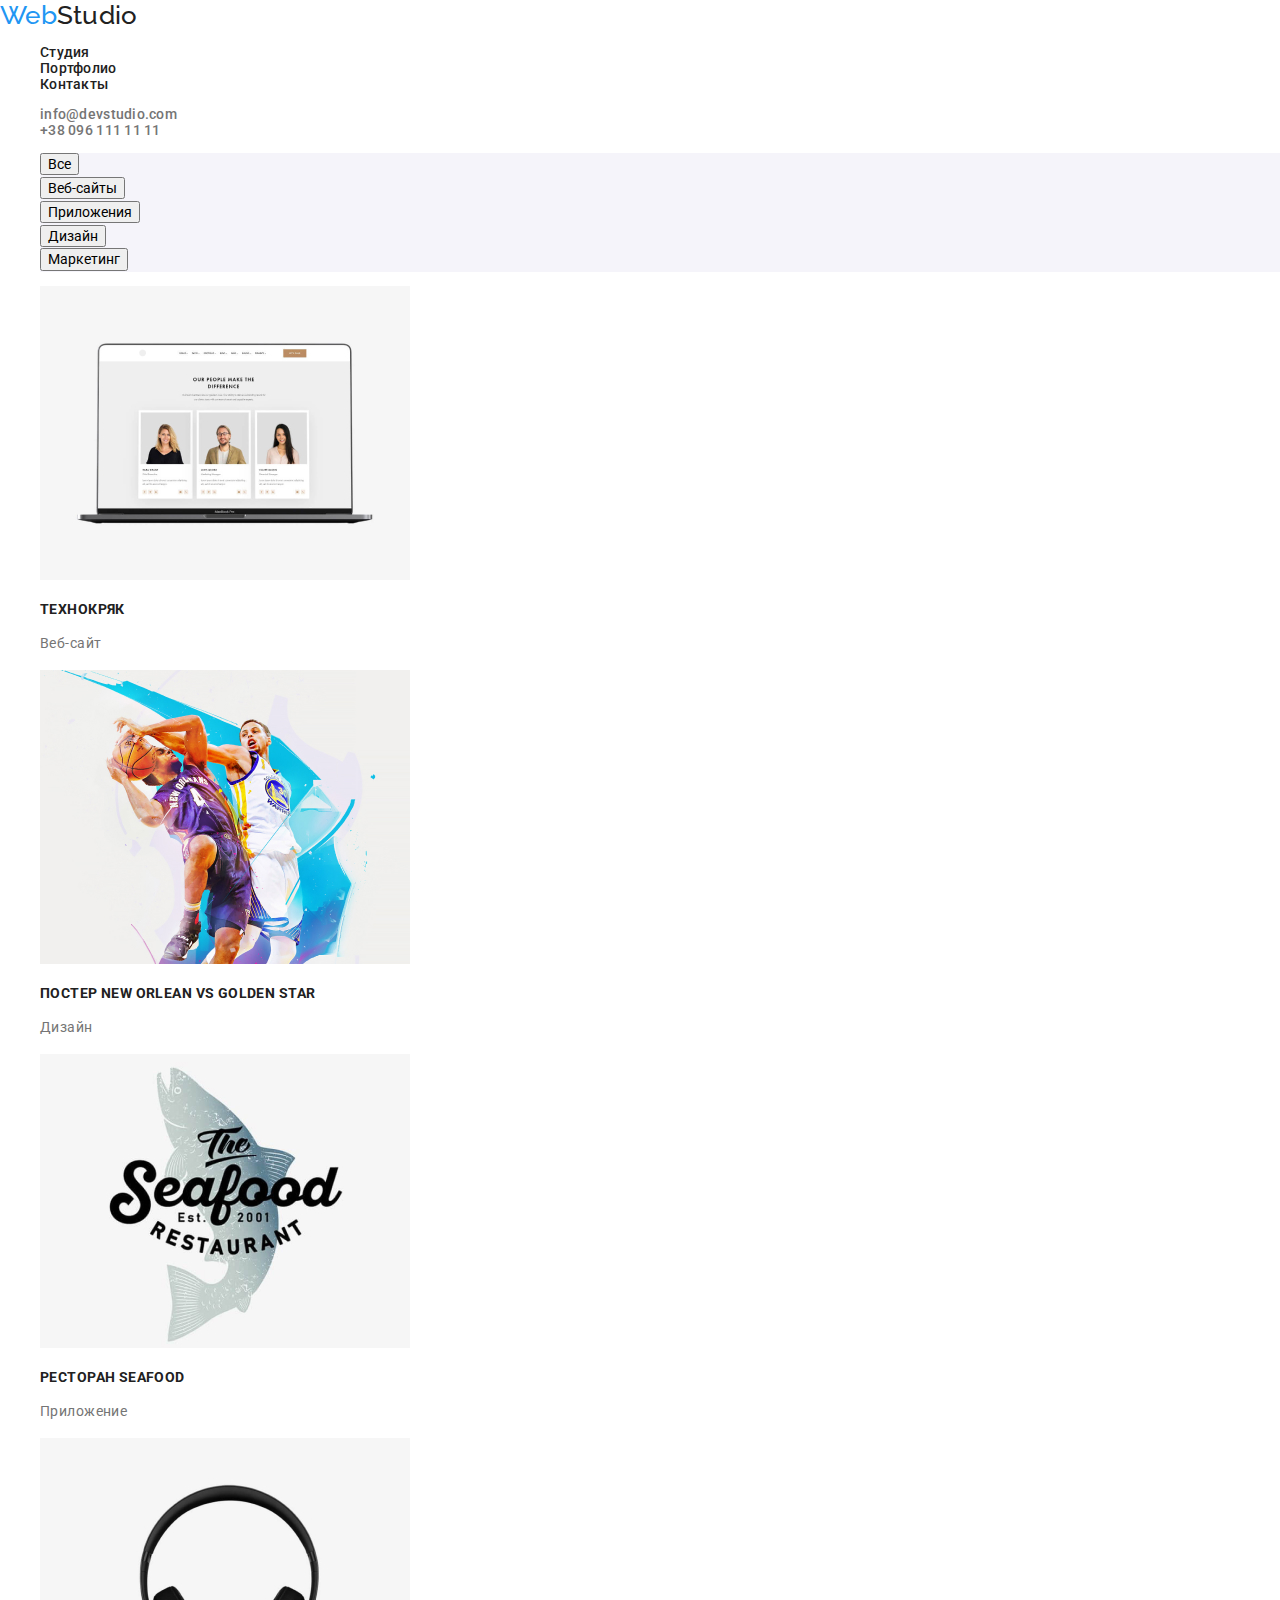
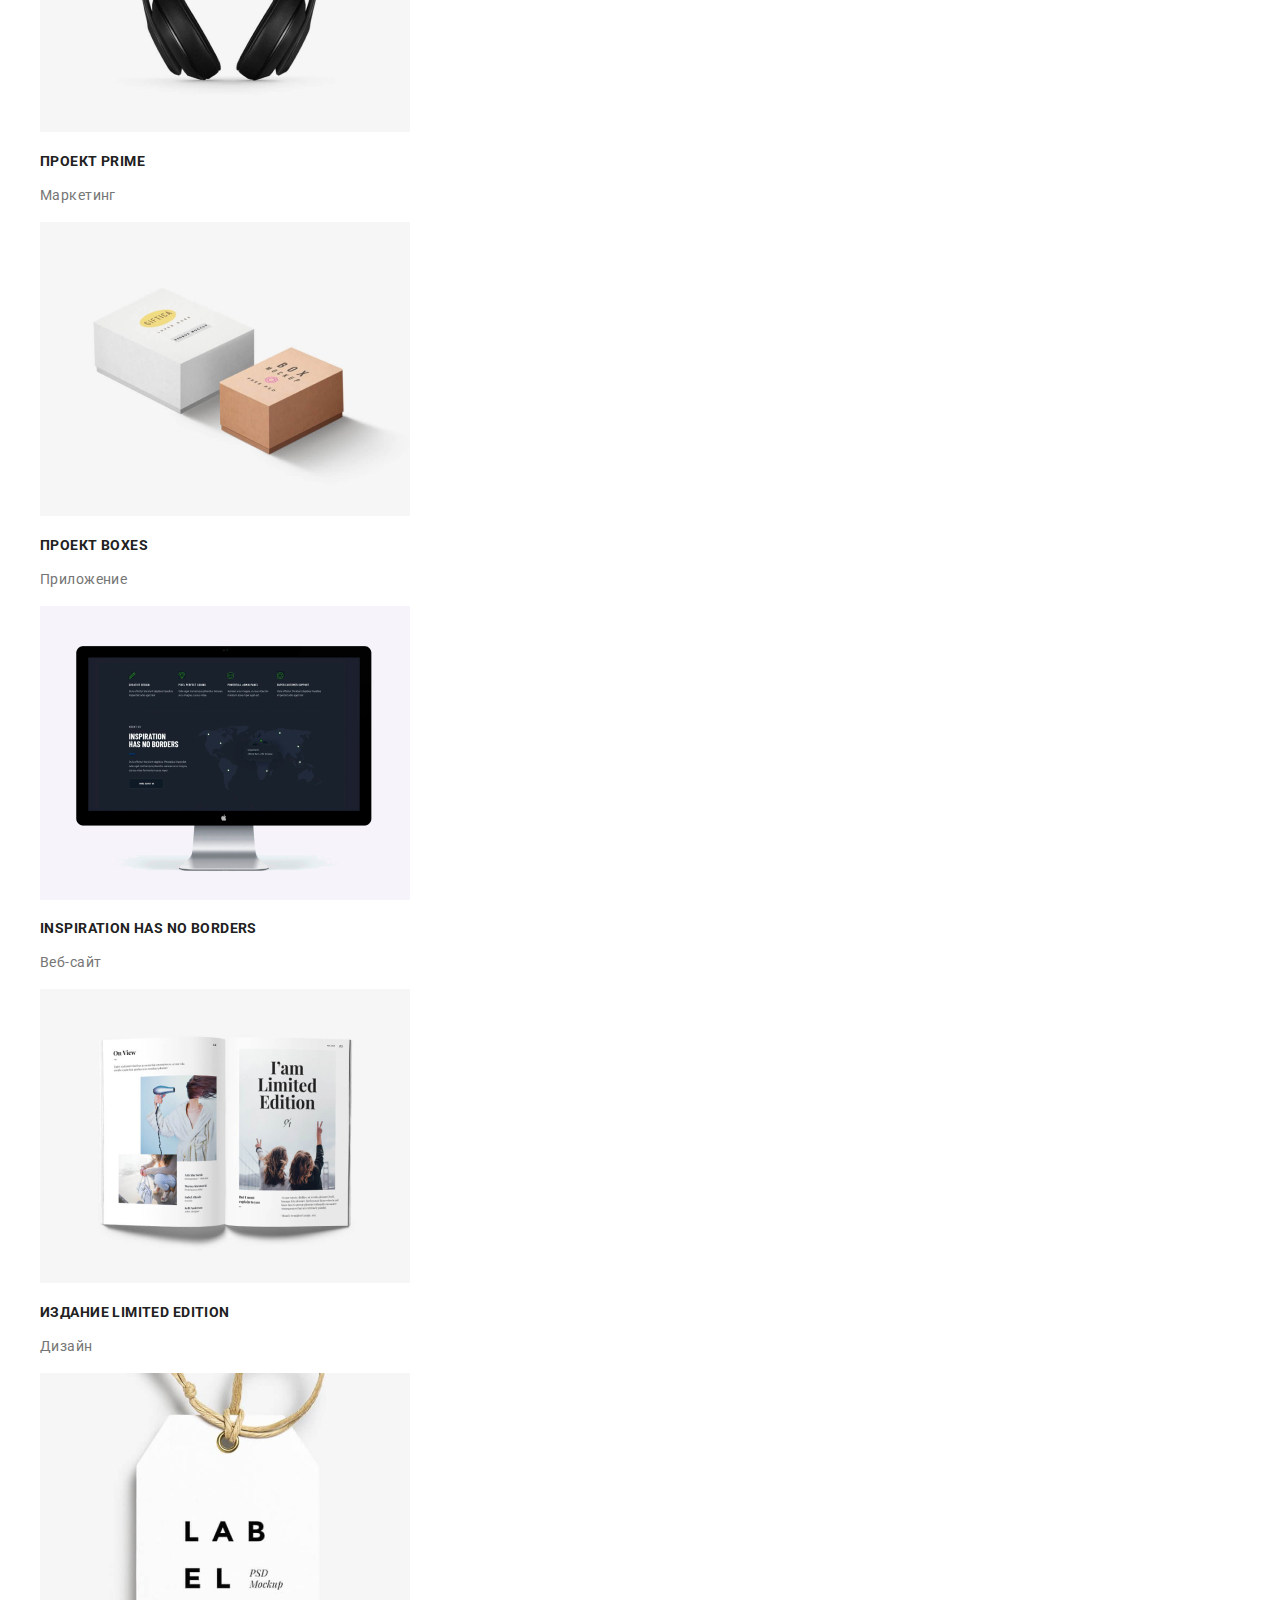
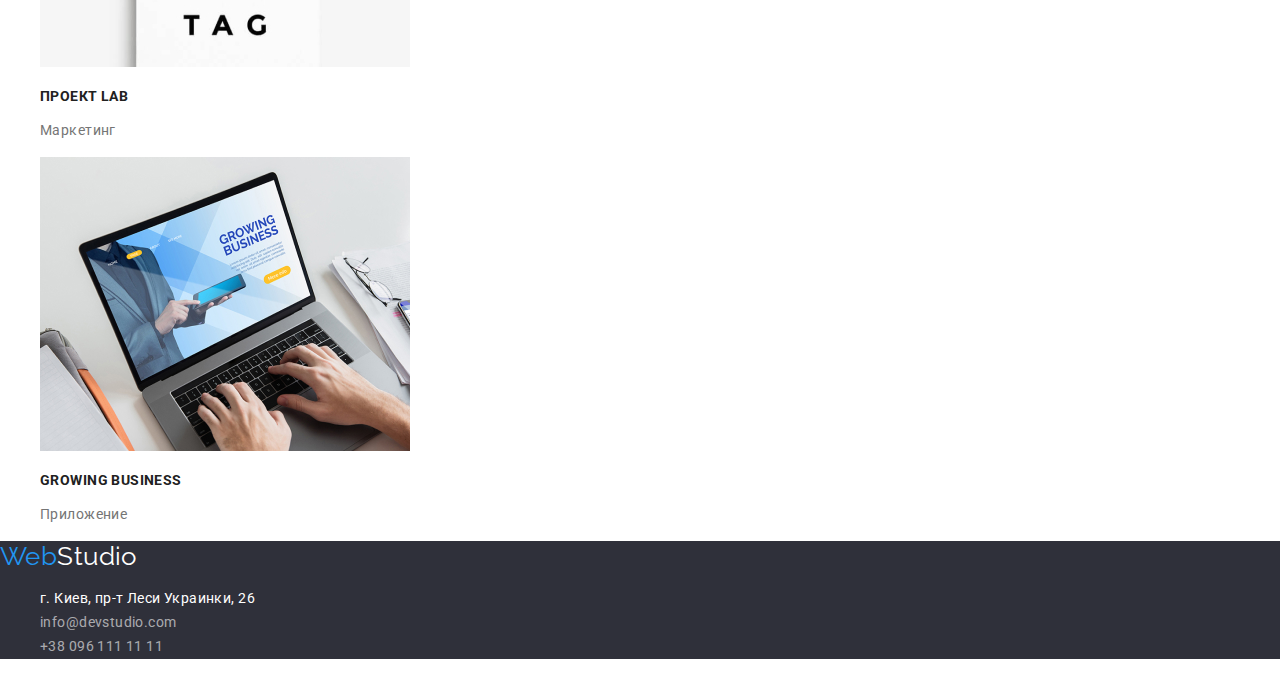
==== other/portfolio.html @ aca5fd20 "full" ====
<!DOCTYPE html>
<html lang="ru">
  <head>
    <meta charset="UTF-8" />
    <meta http-equiv="X-UA-Compatible" content="IE=edge" />
    <meta name="viewport" content="width=device-width, initial-scale=1.0" />
    <title>Портфолио</title>
    <link rel="preconnect" href="https://fonts.gstatic.com" />
    <link
      href="https://fonts.googleapis.com/css2?family=Raleway:wght@700&family=Roboto:wght@400;500;700;900&display=swap"
      rel="stylesheet"
    />
    <link
      rel="stylesheet"
      href="https://cdnjs.cloudflare.com/ajax/libs/modern-normalize/1.0.0/modern-normalize.min.css"
    />
    <link rel="stylesheet" href="../css/styles.css" />
  </head>
  <body>
    <header>
      <nav class="nav">
        <a class="link" href="../index.html"
          ><span class="logo-1"> Web</span><span class="logo-2">Studio</span></a
        >
        <ul class="list">
          <li>
            <a class="link" href="../index.html">Студия</a>
          </li>
          <li>
            <a class="link" href="../other/portfolio.html">Портфолио</a>
          </li>
          <li>
            <a class="link" href="">Контакты</a>
          </li>
        </ul>
      </nav>
      <ul class="header-address">
        <li>
          <a class="link" href="mailto:info@devstudio.com"
            >info@devstudio.com</a
          >
        </li>
        <li><a class="link" href="tel:+380961111111">+38 096 111 11 11</a></li>
      </ul>
    </header>
    <main>
      <section>
        <div>
          <ul class="list">
            <li class="bg">
              <button class="button" type="button">Все</button>
            </li>
            <li class="bg">
              <button class="button" type="button">Веб-сайты</button>
            </li>
            <li class="bg">
              <button class="button" type="button">Приложения</button>
            </li>
            <li class="bg">
              <button class="button" type="button">Дизайн</button>
            </li>
            <li class="bg">
              <button class="button" type="button">Маркетинг</button>
            </li>
          </ul>
        </div>
        <div>
          <ul class="list">
            <li>
              <img
                src="../images/portfolio/001.jpg"
                alt="Технокряк"
                width="370"
                height="294"
              />
              <h3 class="second-title">Технокряк</h3>
              <p>Веб-сайт</p>
            </li>

            <li>
              <img
                src="../images/portfolio/002.jpg"
                alt="Постер New Orlean vs Golden Star"
                width="370"
                height="294"
              />
              <h3 class="second-title">Постер New Orlean vs Golden Star</h3>
              <p>Дизайн</p>
            </li>
            <li>
              <img
                src="../images/portfolio/003.jpg"
                alt="Ресторан Seafood"
                width="370"
                height="294"
              />
              <h3 class="second-title">Ресторан Seafood</h3>
              <p>Приложение</p>
            </li>
            <li>
              <img
                src="../images/portfolio/004.jpg"
                alt="Проект Prime"
                width="370"
                height="294"
              />
              <h3 class="second-title">Проект Prime</h3>
              <p>Маркетинг</p>
            </li>
            <li>
              <img
                src="../images/portfolio/005.jpg"
                alt="Проект Boxes"
                width="370"
                height="294"
              />
              <h3 class="second-title">Проект Boxes</h3>
              <p>Приложение</p>
            </li>
            <li>
              <img
                src="../images/portfolio/006.jpg"
                alt="Inspiration has no Borders"
                width="370"
                height="294"
              />
              <h3 class="second-title">Inspiration has no Borders</h3>
              <p>Веб-сайт</p>
            </li>
            <li>
              <img
                src="../images/portfolio/007.jpg"
                alt="Издание Limited Edition"
                width="370"
                height="294"
              />
              <h3 class="second-title">Издание Limited Edition</h3>
              <p>Дизайн</p>
            </li>
            <li>
              <img
                src="../images/portfolio/008.jpg"
                alt="Проект LAB"
                width="370"
                height="294"
              />
              <h3 class="second-title">Проект LAB</h3>
              <p>Маркетинг</p>
            </li>
            <li>
              <img
                src="../images/portfolio/009.jpg"
                alt="Growing Business"
                width="370"
                height="294"
              />
              <h3 class="second-title">Growing Business</h3>
              <p>Приложение</p>
            </li>
          </ul>
        </div>
      </section>
    </main>
    <footer class="dark-section">
      <a class="link" href="../index.html"
        ><span class="logo-1"> Web</span><span class="logo-3">Studio</span></a
      >
      <address class="address">
        <ul class="list">
          <li>
            <a
              class="footer-address"
              href="https://goo.gl/maps/pjsuJhzPH65semqA6"
              target="_blank"
              rel="noopener noreferren"
              >г. Киев, пр-т Леси Украинки, 26</a
            >
          </li>
          <li>
            <a class="footer-link" href="mailto:info@devstudio.com"
              >info@devstudio.com</a
            >
          </li>
          <li>
            <a class="footer-link" href="tel:+380961111111"
              >+38 096 111 11 11</a
            >
          </li>
        </ul>
      </address>
    </footer>
  </body>
</html>
---- css/styles.css ----
:root {
  --accent-cl: #2196f3;
  --title-cl: #212121;
  --main-title-cl: #ffffff;
  --main-cl: #757575;
  --other-cl: rgba(255, 255, 255, 0.6);

  --bg-cl: #f5f4fa;
  --dark-bg-cl: #2f303a;

  --mail-font: "Roboto", sans-serif;
  --title-font: "Raleway", sans-serif;
}
body {
  font-family: var(--mail-font);
  font-size: 14px;
  line-height: 1.71;
  letter-spacing: 0.03em;
  color: var(--main-cl);
}
.logo-1 {
  font-family: var(--title-font);
  font-size: 26px;
  line-height: 1.19;
  color: var(--accent-cl);
}
.logo-2 {
  font-family: var(--title-font);
  font-size: 26px;
  line-height: 1.19;
  color: var(--title-cl);
}
.logo-3 {
  font-family: var(--title-font);
  font-size: 26px;
  line-height: 1.19;
  color: var(--main-title-cl);
}
.nav {
  font-weight: 500;
  line-height: 1.14;
  letter-spacing: 0.02em;
  color: var(--title-cl);
}
.header-address {
  font-weight: 500;
  line-height: 1.14;
  letter-spacing: 0.02em;
  list-style: none;
}
.footer-address {
  text-decoration: none;
  color: var(--main-title-cl);
}
.footer-address:hover,
.footer-address:focus {
  color: var(--accent-cl);
}
.link {
  color: inherit;
  text-decoration: none;
}
.link:hover,
.link:focus {
  color: var(--accent-cl);
}
.footer-link {
  font-size: 14px;
  line-height: 1.71;
  color: var(--other-cl);
  text-decoration: none;
}
.footer-link:hover,
.footer-link:focus {
  color: var(--accent-cl);
}

.list {
  list-style: none;
}
.address {
  font-style: inherit;
}
.page-title {
  font-weight: 900;
  font-size: 44px;
  line-height: 1.36;
  text-align: center;
  letter-spacing: 0.06em;
  text-transform: uppercase;
  color: var(--main-title-cl);
}
.section-title {
  font-size: 36px;
  line-height: 1.17;
  text-align: center;
  color: var(--title-cl);
}
.second-title {
  font-size: 14px;
  line-height: 1.14;
  text-transform: uppercase;
  color: var(--title-cl);
}
.bg {
  background-color: var(--bg-cl);
}
.dark-section {
  background-color: var(--dark-bg-cl);
}
.button:focus,
.button:hover {
  cursor: pointer;
  color: var(--bg-cl);
  background-color: var(--accent-cl);
}
.main-button {
  font-weight: bold;
  font-size: 16px;
  line-height: 1.87;
  display: flex;
  align-items: center;
  text-align: center;
  letter-spacing: 0.06em;
  color: var(--main-title-cl);
  background-color: var(--accent-cl);
}
.main-button:hover,
.main-button:focus {
  cursor: pointer;
  color: var(--bg-cl);
  background-color: var(--accent-cl);
}
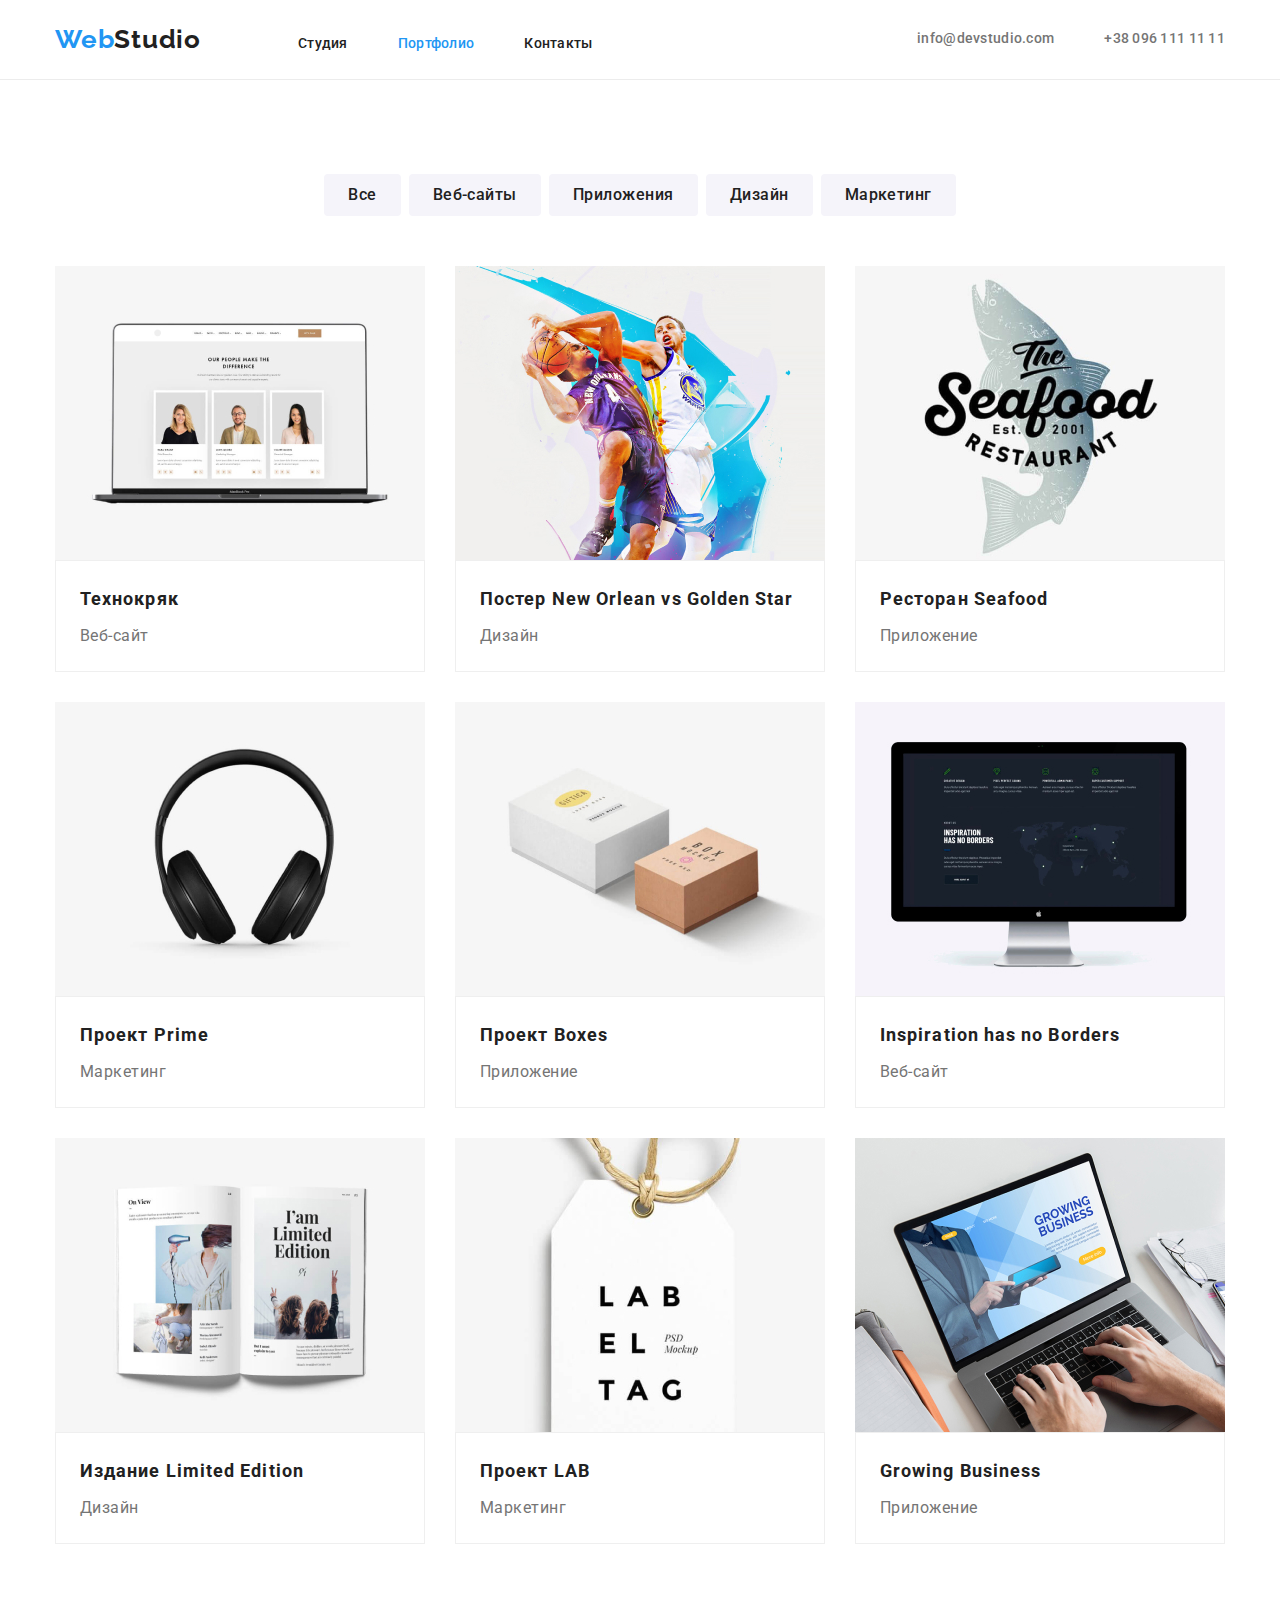
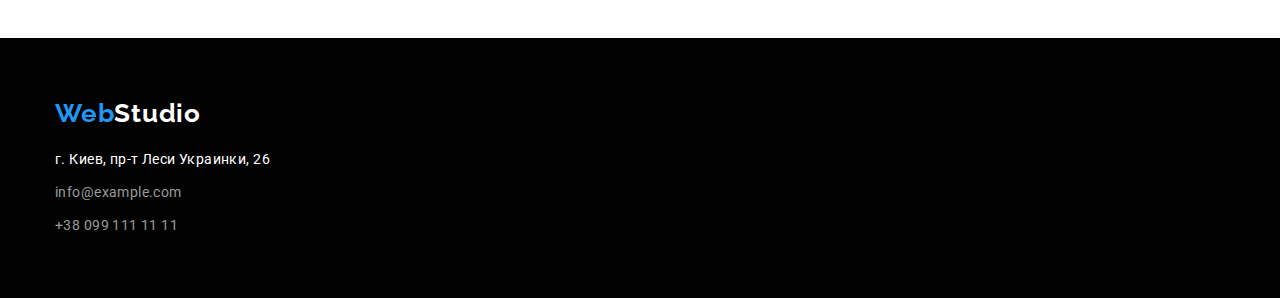
==== commit 52c9e9d6: "new page" ====
--- a/other/portfolio.html
+++ b/other/portfolio.html
@@ -4,7 +4,8 @@
     <meta charset="UTF-8" />
     <meta http-equiv="X-UA-Compatible" content="IE=edge" />
     <meta name="viewport" content="width=device-width, initial-scale=1.0" />
-    <title>Портфолио</title>
+    <title>Portfolio</title>
+
     <link rel="preconnect" href="https://fonts.gstatic.com" />
     <link
       href="https://fonts.googleapis.com/css2?family=Raleway:wght@700&family=Roboto:wght@400;500;700;900&display=swap"
@@ -12,182 +13,219 @@
     />
     <link
       rel="stylesheet"
+      type="text/css"
       href="https://cdnjs.cloudflare.com/ajax/libs/modern-normalize/1.0.0/modern-normalize.min.css"
     />
     <link rel="stylesheet" href="../css/styles.css" />
   </head>
   <body>
-    <header>
-      <nav class="nav">
-        <a class="link" href="../index.html"
-          ><span class="logo-1"> Web</span><span class="logo-2">Studio</span></a
-        >
-        <ul class="list">
-          <li>
-            <a class="link" href="../index.html">Студия</a>
+    <header class="header">
+      <div class="container">
+        <nav>
+          <a class="link logo-header" href="../index.html"
+            ><span class="logo-accent">Web</span>Studio</a
+          >
+          <ul class="header-nav">
+            <li class="list-item">
+              <a class="link" href="../index.html">Студия</a>
+            </li>
+            <li class="list-item">
+              <a class="link current" href="../other/portfolio.html"
+                >Портфолио</a
+              >
+            </li>
+            <li class="list-item"><a class="link" href="">Контакты</a></li>
+          </ul>
+        </nav>
+        <ul class="contacts-header">
+          <li class="list-item">
+            <a class="link" href="mailto:info@devstudio.com"
+              >info@devstudio.com</a
+            >
           </li>
-          <li>
-            <a class="link" href="../other/portfolio.html">Портфолио</a>
-          </li>
-          <li>
-            <a class="link" href="">Контакты</a>
+          <li class="list-item">
+            <a class="link" href="tel:+380961111111">+38 096 111 11 11</a>
           </li>
         </ul>
-      </nav>
-      <ul class="header-address">
-        <li>
-          <a class="link" href="mailto:info@devstudio.com"
-            >info@devstudio.com</a
-          >
-        </li>
-        <li><a class="link" href="tel:+380961111111">+38 096 111 11 11</a></li>
-      </ul>
+      </div>
     </header>
     <main>
-      <section>
-        <div>
-          <ul class="list">
-            <li class="bg">
-              <button class="button" type="button">Все</button>
-            </li>
-            <li class="bg">
-              <button class="button" type="button">Веб-сайты</button>
-            </li>
-            <li class="bg">
-              <button class="button" type="button">Приложения</button>
-            </li>
-            <li class="bg">
-              <button class="button" type="button">Дизайн</button>
-            </li>
-            <li class="bg">
-              <button class="button" type="button">Маркетинг</button>
+      <section class="section">
+        <div class="container">
+          <ul class="studio-works-nav">
+            <li class="list-item">
+              <button class="button-studio-works" type="button">Все</button>
+            </li>
+            <li class="list-item">
+              <button class="button-studio-works" type="button">
+                Веб-сайты
+              </button>
+            </li>
+            <li class="list-item">
+              <button class="button-studio-works" type="button">
+                Приложения
+              </button>
+            </li>
+            <li class="list-item">
+              <button class="button-studio-works" type="button">Дизайн</button>
+            </li>
+            <li class="list-item">
+              <button class="button-studio-works" type="button">
+                Маркетинг
+              </button>
             </li>
           </ul>
-        </div>
-        <div>
-          <ul class="list">
-            <li>
-              <img
-                src="../images/portfolio/001.jpg"
-                alt="Технокряк"
-                width="370"
-                height="294"
-              />
-              <h3 class="second-title">Технокряк</h3>
-              <p>Веб-сайт</p>
-            </li>
-
-            <li>
-              <img
-                src="../images/portfolio/002.jpg"
-                alt="Постер New Orlean vs Golden Star"
-                width="370"
-                height="294"
-              />
-              <h3 class="second-title">Постер New Orlean vs Golden Star</h3>
-              <p>Дизайн</p>
-            </li>
-            <li>
-              <img
-                src="../images/portfolio/003.jpg"
-                alt="Ресторан Seafood"
-                width="370"
-                height="294"
-              />
-              <h3 class="second-title">Ресторан Seafood</h3>
-              <p>Приложение</p>
-            </li>
-            <li>
-              <img
-                src="../images/portfolio/004.jpg"
-                alt="Проект Prime"
-                width="370"
-                height="294"
-              />
-              <h3 class="second-title">Проект Prime</h3>
-              <p>Маркетинг</p>
-            </li>
-            <li>
-              <img
-                src="../images/portfolio/005.jpg"
-                alt="Проект Boxes"
-                width="370"
-                height="294"
-              />
-              <h3 class="second-title">Проект Boxes</h3>
-              <p>Приложение</p>
-            </li>
-            <li>
-              <img
-                src="../images/portfolio/006.jpg"
-                alt="Inspiration has no Borders"
-                width="370"
-                height="294"
-              />
-              <h3 class="second-title">Inspiration has no Borders</h3>
-              <p>Веб-сайт</p>
-            </li>
-            <li>
-              <img
-                src="../images/portfolio/007.jpg"
-                alt="Издание Limited Edition"
-                width="370"
-                height="294"
-              />
-              <h3 class="second-title">Издание Limited Edition</h3>
-              <p>Дизайн</p>
-            </li>
-            <li>
-              <img
-                src="../images/portfolio/008.jpg"
-                alt="Проект LAB"
-                width="370"
-                height="294"
-              />
-              <h3 class="second-title">Проект LAB</h3>
-              <p>Маркетинг</p>
-            </li>
-            <li>
-              <img
-                src="../images/portfolio/009.jpg"
-                alt="Growing Business"
-                width="370"
-                height="294"
-              />
-              <h3 class="second-title">Growing Business</h3>
-              <p>Приложение</p>
+          <h1 class="visually-hidden-heading">Работы студии</h1>
+          <ul class="card-set studio-works">
+            <li class="list-item studio-work-item">
+              <a class="link" href="">
+                <img
+                  src="../images/portfolio/001.jpg"
+                  alt="Страница веб-сайта на ноутбуке"
+                  width="370"
+                  height="294"
+                />
+                <div class="studio-work-item-description">
+                  <h2>Технокряк</h2>
+                  <p>Веб-сайт</p>
+                </div>
+              </a>
+            </li>
+            <li class="list-item studio-work-item">
+              <a class="link" href="">
+                <img
+                  src="../images/portfolio/002.jpg"
+                  alt="Постер с баскетболистами"
+                  width="370"
+                  height="294"
+                />
+                <div class="studio-work-item-description">
+                  <h2>Постер New Orlean vs Golden Star</h2>
+                  <p>Дизайн</p>
+                </div>
+              </a>
+            </li>
+            <li class="list-item studio-work-item">
+              <a class="link" href="">
+                <img
+                  src="../images/portfolio/003.jpg"
+                  alt="Айдентика рыбного ресторана"
+                  width="370"
+                  height="294"
+                />
+                <div class="studio-work-item-description">
+                  <h2>Ресторан Seafood</h2>
+                  <p>Приложение</p>
+                </div>
+              </a>
+            </li>
+            <li class="list-item studio-work-item">
+              <a class="link" href="">
+                <img
+                  src="../images/portfolio/004.jpg"
+                  alt="Изображение наушников"
+                  width="370"
+                  height="294"
+                />
+                <div class="studio-work-item-description">
+                  <h2>Проект Prime</h2>
+                  <p>Маркетинг</p>
+                </div>
+              </a>
+            </li>
+            <li class="list-item studio-work-item">
+              <a class="link" href="">
+                <img
+                  src="../images/portfolio/005.jpg"
+                  alt="Коробки на сером фоне"
+                  width="370"
+                  height="294"
+                />
+                <div class="studio-work-item-description">
+                  <h2>Проект Boxes</h2>
+                  <p>Приложение</p>
+                </div>
+              </a>
+            </li>
+            <li class="list-item studio-work-item">
+              <a class="link" href="">
+                <img
+                  src="../images/portfolio/006.jpg"
+                  alt="Монитор компютера с открытой веб-страницей"
+                  width="370"
+                  height="294"
+                />
+                <div class="studio-work-item-description">
+                  <h2>Inspiration has no Borders</h2>
+                  <p>Веб-сайт</p>
+                </div>
+              </a>
+            </li>
+            <li class="list-item studio-work-item">
+              <a class="link" href="">
+                <img
+                  src="../images/portfolio/007.jpg"
+                  alt="Розворот журнала"
+                  width="370"
+                  height="294"
+                />
+                <div class="studio-work-item-description">
+                  <h2>Издание Limited Edition</h2>
+                  <p>Дизайн</p>
+                </div>
+              </a>
+            </li>
+            <li class="list-item studio-work-item">
+              <a class="link" href="">
+                <img
+                  src="../images/portfolio/008.jpg"
+                  alt="Бирка"
+                  width="370"
+                  height="294"
+                />
+                <div class="studio-work-item-description">
+                  <h2>Проект LAB</h2>
+                  <p>Маркетинг</p>
+                </div>
+              </a>
+            </li>
+            <li class="list-item studio-work-item">
+              <a class="link" href="">
+                <img
+                  src="../images/portfolio/009.jpg"
+                  alt="Приложение по бизнесу открытое на ноутбуке"
+                  width="370"
+                  height="294"
+                />
+                <div class="studio-work-item-description">
+                  <h2>Growing Business</h2>
+                  <p>Приложение</p>
+                </div>
+              </a>
             </li>
           </ul>
         </div>
       </section>
+      <footer class="footer">
+        <div class="container">
+          <a class="link logo-footer" href="../index.html"
+            ><span class="logo-accent">Web</span>Studio</a
+          >
+          <address>
+            <p class="address-footer">г. Киев, пр-т Леси Украинки, 26</p>
+            <ul class="contacts-footer">
+              <li class="list-item">
+                <a class="link" href="mailto:info@example.com"
+                  >info@example.com</a
+                >
+              </li>
+              <li class="list-item">
+                <a class="link" href="tel:+380991111111">+38 099 111 11 11</a>
+              </li>
+            </ul>
+          </address>
+        </div>
+      </footer>
     </main>
-    <footer class="dark-section">
-      <a class="link" href="../index.html"
-        ><span class="logo-1"> Web</span><span class="logo-3">Studio</span></a
-      >
-      <address class="address">
-        <ul class="list">
-          <li>
-            <a
-              class="footer-address"
-              href="https://goo.gl/maps/pjsuJhzPH65semqA6"
-              target="_blank"
-              rel="noopener noreferren"
-              >г. Киев, пр-т Леси Украинки, 26</a
-            >
-          </li>
-          <li>
-            <a class="footer-link" href="mailto:info@devstudio.com"
-              >info@devstudio.com</a
-            >
-          </li>
-          <li>
-            <a class="footer-link" href="tel:+380961111111"
-              >+38 096 111 11 11</a
-            >
-          </li>
-        </ul>
-      </address>
-    </footer>
   </body>
 </html>
--- a/css/styles.css
+++ b/css/styles.css
@@ -1,133 +1,375 @@
 :root {
-  --accent-cl: #2196f3;
-  --title-cl: #212121;
-  --main-title-cl: #ffffff;
-  --main-cl: #757575;
-  --other-cl: rgba(255, 255, 255, 0.6);
-
-  --bg-cl: #f5f4fa;
-  --dark-bg-cl: #2f303a;
-
-  --mail-font: "Roboto", sans-serif;
-  --title-font: "Raleway", sans-serif;
+  --main-text-color: #757575;
+  --heading-text-color: #212121;
+  --accent-color: #2196f3;
+  --primary-white-color: #fff;
+  --background-color-light-grey: #f5f4fa;
+  --background-color-dark-gray: #020202;
+  --main-font: "Roboto", sans-serif;
+
+  --corner-radius: 4px;
+  --card-items-gap: 30px;
+}
+html {
+  box-sizing: border-box;
+}
+*,
+*::before,
+*::after {
+  box-sizing: inherit;
 }
 body {
-  font-family: var(--mail-font);
-  font-size: 14px;
-  line-height: 1.71;
-  letter-spacing: 0.03em;
-  color: var(--main-cl);
-}
-.logo-1 {
-  font-family: var(--title-font);
+  font-family: var(--main-font);
+  font-style: normal;
+  background-color: var(--primary-white-color);
+  color: var(--main-text-color);
+}
+h1,
+h2,
+h3,
+p {
+  margin-top: 0;
+}
+
+ul {
+  margin: 0;
+  padding-left: 0;
+}
+
+img {
+  display: block;
+  max-width: 100%;
+  height: auto;
+}
+
+.container {
+  width: 1200px;
+  padding-left: 15px;
+  padding-right: 15px;
+  margin-right: auto;
+  margin-left: auto;
+}
+
+.link {
+  text-decoration: none;
+}
+
+.list-item .link:hover,
+.list-item .link:focus {
+  color: var(--accent-color);
+}
+
+.list-item {
+  list-style-type: none;
+}
+.section-heading {
+  font-weight: 700;
+  font-size: 36px;
+  line-height: 1.166;
+  text-align: center;
+  letter-spacing: 0.03em;
+
+  color: var(--heading-text-color);
+  margin-bottom: 50px;
+}
+.card-set {
+  display: flex;
+  flex-wrap: wrap;
+}
+.section {
+  padding-top: 94px;
+  padding-bottom: 94px;
+}
+.logo-header {
+  font-family: "Raleway";
+  font-style: normal;
+  font-weight: 700;
   font-size: 26px;
   line-height: 1.19;
-  color: var(--accent-cl);
-}
-.logo-2 {
-  font-family: var(--title-font);
+  letter-spacing: 0.03em;
+  color: var(--heading-text-color);
+
+  margin-right: 93px;
+}
+.logo-footer {
+  font-family: "Raleway";
+  font-style: normal;
+  font-weight: 700;
   font-size: 26px;
   line-height: 1.19;
-  color: var(--title-cl);
-}
-.logo-3 {
-  font-family: var(--title-font);
-  font-size: 26px;
-  line-height: 1.19;
-  color: var(--main-title-cl);
-}
-.nav {
+  letter-spacing: 0.03em;
+  color: var(--primary-white-color);
+  display: inline-block;
+  margin-bottom: 20px;
+}
+.logo-accent {
+  color: var(--accent-color);
+}
+.header {
+  border-bottom: 1px solid #ececec;
+}
+.header .container {
+  display: flex;
+  align-items: center;
+  padding-top: 24px;
+  padding-bottom: 24px;
+}
+.header-nav {
   font-weight: 500;
+  font-size: 14px;
   line-height: 1.14;
   letter-spacing: 0.02em;
-  color: var(--title-cl);
-}
-.header-address {
+
+  color: var(--heading-text-color);
+
+  display: inline-flex;
+}
+.header-nav .list-item:not(:last-child) {
+  margin-right: 50px;
+}
+.header-nav .link {
+  color: var(--heading-text-color);
+  padding-bottom: 20px;
+  padding-top: 20px;
+}
+.header-nav .current {
+  color: var(--accent-color);
+}
+.contacts-header .link {
+  color: var(--main-text-color);
+  padding-bottom: 20px;
+  padding-top: 20px;
+}
+.contacts-header .list-item:not(:last-child) {
+  margin-right: 50px;
+}
+.contacts-header {
+  font-style: normal;
   font-weight: 500;
+  font-size: 14px;
   line-height: 1.14;
   letter-spacing: 0.02em;
-  list-style: none;
-}
-.footer-address {
-  text-decoration: none;
-  color: var(--main-title-cl);
-}
-.footer-address:hover,
-.footer-address:focus {
-  color: var(--accent-cl);
-}
-.link {
-  color: inherit;
-  text-decoration: none;
-}
-.link:hover,
-.link:focus {
-  color: var(--accent-cl);
-}
-.footer-link {
-  font-size: 14px;
-  line-height: 1.71;
-  color: var(--other-cl);
-  text-decoration: none;
-}
-.footer-link:hover,
-.footer-link:focus {
-  color: var(--accent-cl);
-}
-
-.list {
-  list-style: none;
-}
-.address {
-  font-style: inherit;
-}
-.page-title {
+  color: var(--main-text-color);
+  display: flex;
+  margin-left: auto;
+  align-items: center;
+}
+.hero-section {
+  background-color: var(--background-color-dark-gray);
+  margin-left: auto;
+  margin-right: auto;
+  text-align: center;
+  padding-top: 200px;
+  padding-bottom: 200px;
+}
+.hero-heading {
   font-weight: 900;
   font-size: 44px;
   line-height: 1.36;
-  text-align: center;
   letter-spacing: 0.06em;
   text-transform: uppercase;
-  color: var(--main-title-cl);
-}
-.section-title {
-  font-size: 36px;
-  line-height: 1.17;
-  text-align: center;
-  color: var(--title-cl);
-}
-.second-title {
+  margin-left: auto;
+  margin-right: auto;
+  margin-bottom: 30px;
+  color: var(--primary-white-color);
+}
+.hero-button {
+  background-color: var(--accent-color);
+  color: var(--primary-white-color);
+  font-weight: 700;
+  font-size: 16px;
+  line-height: 1.87;
+  text-align: center;
+  letter-spacing: 0.06em;
+  cursor: pointer;
+  padding: 10px 32px;
+  border-radius: var(--corner-radius);
+  border-color: transparent;
+  min-width: 200px;
+  min-height: 50px;
+}
+.section.advantages {
+  padding-bottom: 0px;
+}
+.advantages-list {
+  display: flex;
+  flex-wrap: wrap;
+  margin-left: -30px;
+  margin-top: -30px;
+}
+.advantages-list .list-item {
+  margin-top: var(--card-items-gap);
+  margin-left: var(--card-items-gap);
+  flex-basis: calc((100% - 120px) / 4);
+}
+.visually-hidden-heading {
+  position: absolute;
+  width: 1px;
+  height: 1px;
+  border: 0;
+  margin: -1px;
+  padding: 0;
+  clip: rect(0 0 0 0);
+  overflow: hidden;
+}
+.advantages-list h3 {
+  font-weight: 700;
   font-size: 14px;
   line-height: 1.14;
+  letter-spacing: 0.03em;
   text-transform: uppercase;
-  color: var(--title-cl);
-}
-.bg {
-  background-color: var(--bg-cl);
-}
-.dark-section {
-  background-color: var(--dark-bg-cl);
-}
-.button:focus,
-.button:hover {
+  color: var(--heading-text-color);
+  margin-bottom: 10px;
+}
+.advantages-list p {
+  font-weight: 400;
+  font-size: 14px;
+  line-height: 1.71;
+  letter-spacing: 0.03em;
+
+  color: var(--main-text-color);
+}
+.what-we-do-item {
+  margin-top: var(--card-items-gap);
+  margin-left: var(--card-items-gap);
+  flex-basis: calc((100% - 90px) / 3);
+}
+.card-set.what-we-do {
+  margin-top: -30px;
+  margin-left: -30px;
+}
+.section.our-team {
+  background-color: var(--background-color-light-grey);
+}
+.card-set.our-team {
+  margin-top: -30px;
+  margin-left: -30px;
+}
+.list-item.team-participant {
+  margin-top: var(--card-items-gap);
+  margin-left: var(--card-items-gap);
+  flex-basis: calc((100% - 120px) / 4);
+  background-color: var(--primary-white-color);
+  border-radius: var(--corner-radius);
+}
+.team-participant img {
+  margin-bottom: 30px;
+}
+.team-participant > h3 {
+  font-weight: 500;
+  font-size: 16px;
+  line-height: 1.187;
+  letter-spacing: 0.03em;
+  color: var(--heading-text-color);
+  text-align: center;
+  margin-bottom: 10px;
+}
+.team-participant > p {
+  font-weight: 400;
+  font-size: 16px;
+  line-height: 1.187;
+  letter-spacing: 0.03em;
+  text-align: center;
+
+  color: var(--main-text-color);
+}
+.studio-works-nav {
+  display: flex;
+  justify-content: center;
+  margin-bottom: 50px;
+}
+.studio-works-nav .list-item:not(:last-child) {
+  margin-right: 8px;
+}
+.button-studio-works {
+  font-family: var(--main-font);
+  font-weight: 500;
+  font-size: 16px;
+  line-height: 1.62;
+  text-align: center;
+  letter-spacing: 0.03em;
+  color: var(--heading-text-color);
+  background-color: var(--background-color-light-grey);
   cursor: pointer;
-  color: var(--bg-cl);
-  background-color: var(--accent-cl);
-}
-.main-button {
-  font-weight: bold;
+  border-radius: var(--corner-radius);
+  border-color: transparent;
+  padding: 6px 22px;
+}
+.button-studio-works:hover,
+.button-studio-works:focus {
+  color: #fff;
+  background-color: var(--accent-color);
+  cursor: pointer;
+}
+.studio-work-item-description {
+  padding: 20px 24px;
+  border: 1px solid #eeee;
+}
+.studio-work-item h2 {
+  font-weight: 700;
+  font-size: 18px;
+  line-height: 2;
+  letter-spacing: 0.06em;
+
+  color: var(--heading-text-color);
+  margin-bottom: 4px;
+}
+.studio-work-item p {
+  font-weight: 400;
   font-size: 16px;
   line-height: 1.87;
-  display: flex;
-  align-items: center;
-  text-align: center;
-  letter-spacing: 0.06em;
-  color: var(--main-title-cl);
-  background-color: var(--accent-cl);
-}
-.main-button:hover,
-.main-button:focus {
-  cursor: pointer;
-  color: var(--bg-cl);
-  background-color: var(--accent-cl);
-}
+  letter-spacing: 0.03em;
+
+  color: var(--main-text-color);
+  margin-bottom: 0;
+}
+.list-item.studio-work-item {
+  margin-top: var(--card-items-gap);
+  margin-left: var(--card-items-gap);
+  flex-basis: calc((100% - 90px) / 3);
+}
+.card-set.studio-works {
+  margin-top: -30px;
+  margin-left: -30px;
+}
+
+/* для сітки без формули */
+/* .studio-work-item {
+  margin-bottom: 30px;
+}
+
+.card-set.studio-works {
+  justify-content: space-between;
+} */
+.footer {
+  display: flex;
+  padding-top: 60px;
+  padding-bottom: 60px;
+  background-color: var(--background-color-dark-gray);
+}
+.footer.container {
+  margin-right: auto;
+}
+.contacts-footer {
+  font-style: normal;
+  font-weight: 400;
+  font-size: 14px;
+  line-height: 1.71;
+  letter-spacing: 0.03em;
+  color: rgba(255, 255, 255, 0.6);
+}
+.contacts-footer .link {
+  color: rgba(255, 255, 255, 0.6);
+}
+.address-footer {
+  font-style: normal;
+  font-weight: 400;
+  font-size: 14px;
+  line-height: 1.71;
+  letter-spacing: 0.03em;
+  color: var(--primary-white-color);
+  margin-bottom: 9px;
+}
+.contacts-footer .list-item:not(:last-child) {
+  margin-bottom: 9px;
+}
